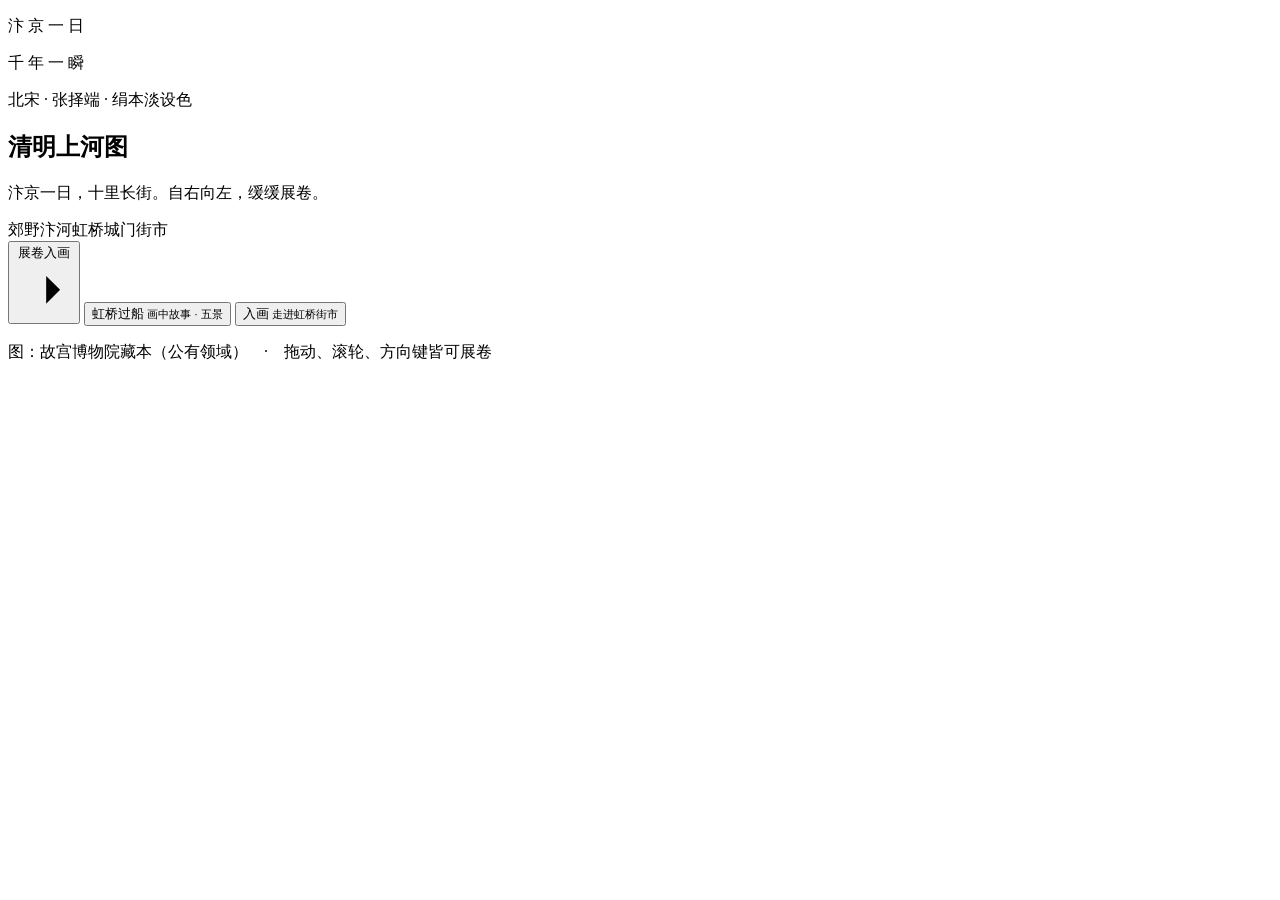
==== index.html @ 067f6214 "add index.html" ====
<!doctype html>
<html lang="zh-CN">
<head>
<meta charset="utf-8">
<meta name="viewport" content="width=device-width,initial-scale=1,viewport-fit=cover">
<meta name="theme-color" content="#e7dcc4">
<title>清明上河图 · 长卷入画</title>
<meta name="description" content="北宋张择端《清明上河图》交互长卷：自右向左缓缓展卷，拖动观画，点景读题，另有「虹桥过船」故事分镜与夜景。">
<link rel="icon" href="data:image/svg+xml,%3Csvg xmlns='http://www.w3.org/2000/svg' viewBox='0 0 64 64'%3E%3Crect width='64' height='64' rx='6' fill='%23a13124'/%3E%3Cpath d='M14 22h36v6H14zm0 14h36v6H14z' fill='%23f3e9d2'/%3E%3C/svg%3E">
<link rel="preload" href="assets/scroll/t05.webp" as="image">
<link rel="stylesheet" href="src/style.css">
</head>
<body class="is-intro">

<!-- ============ 卷首 ============ -->
<section id="intro" class="intro" aria-label="卷首">
  <p class="side side-l" aria-hidden="true">汴 京 一 日</p>
  <p class="side side-r" aria-hidden="true">千 年 一 瞬</p>
  <div class="intro-inner">
    <p class="eyebrow"><i></i>北宋 · 张择端 · 绢本淡设色<i></i></p>

    <h1 class="title" aria-label="清明上河图">
      <span>清</span><span>明</span><span>上</span><span>河</span><span>图</span>
    </h1>

    <p class="lede">汴京一日，十里长街。自右向左，缓缓展卷。</p>

    <div class="scroll-frame" aria-hidden="true">
      <span class="rod"></span>
      <div class="cover"></div>
      <span class="rod"></span>
    </div>

    <div class="places" aria-hidden="true">
      <span>郊野</span><i></i><span>汴河</span><i></i><span>虹桥</span><i></i><span>城门</span><i></i><span>街市</span>
    </div>

    <div class="actions">
      <button id="enter" class="btn btn-solid">
        <span>展卷入画</span>
        <svg viewBox="0 0 24 24" aria-hidden="true"><path d="M4 12h15m-6-6 6 6-6 6"/></svg>
      </button>
      <button id="storyIntro" class="btn btn-ghost">
        <span>虹桥过船</span>
        <small>画中故事 · 五景</small>
      </button>
      <button id="walkIntro" class="btn btn-ghost">
        <span>入画</span>
        <small>走进虹桥街市</small>
      </button>
    </div>

    <p class="foot">图：故宫博物院藏本（公有领域）　·　拖动、滚轮、方向键皆可展卷</p>
  </div>
</section>

<!-- ============ 长卷 ============ -->
<div id="viewer" class="viewer" hidden>
  <header class="bar">
    <button id="back" class="icon-btn" aria-label="回到卷首" title="回到卷首">
      <svg viewBox="0 0 24 24" aria-hidden="true"><path d="m14 6-6 6 6 6"/></svg>
      <span>卷首</span>
    </button>

    <div class="bar-mid">
      <b>清明上河图</b>
      <span id="where">虹桥</span>
    </div>

    <div class="bar-tools">
      <button id="nightBtn" class="tool" aria-pressed="false" aria-label="切换夜景" title="夜景">
        <svg viewBox="0 0 24 24" aria-hidden="true"><path d="M20 14.5A8 8 0 0 1 9.5 4 8.5 8.5 0 1 0 20 14.5Z"/></svg>
        <span>夜</span>
      </button>
      <button id="soundBtn" class="tool" aria-pressed="false" aria-label="开启环境声" title="环境声">
        <svg viewBox="0 0 24 24" aria-hidden="true"><path d="M4 9h4l5-4v14l-5-4H4Z"/><path d="M16 8.5q4 3.5 0 7"/><path class="mute" d="m4 3 16 18"/></svg>
        <span>声</span>
      </button>
      <button id="storyBtn" class="tool tool-wide" aria-pressed="false" aria-label="观看虹桥过船">
        <svg viewBox="0 0 24 24" aria-hidden="true"><path d="M3 16q9 7 18 0H3Zm9-11v10M6 10q6-8 12 0"/></svg>
        <span>过船</span>
      </button>
      <button id="walkBtn" class="tool tool-wide" aria-label="入画：走进虹桥街市">
        <svg viewBox="0 0 24 24" aria-hidden="true"><path d="M4 20h16M7 20V9l5-4 5 4v11M10 20v-6h4v6"/></svg>
        <span>入画</span>
      </button>
    </div>
  </header>

  <div class="tools-float" role="group" aria-label="观画工具">
    <button id="lightBtn" class="mini-tool" aria-label="光线：昼，点击切换昼、暮、夜" title="光线 · 昼 / 暮 / 夜">
      <span class="mt-ico" id="lightIcon">
        <svg class="i-day" viewBox="0 0 24 24" aria-hidden="true"><circle cx="12" cy="12" r="4"/><path d="M12 2v2m0 16v2M2 12h2m16 0h2M4.9 4.9l1.4 1.4m11.4 11.4 1.4 1.4m0-14.2-1.4 1.4M6.3 17.7l-1.4 1.4"/></svg>
        <svg class="i-dusk" viewBox="0 0 24 24" aria-hidden="true"><path d="M4 17h16M7 17a5 5 0 0 1 10 0"/><path d="M12 4v3m-5.7 1.3L8 9.9m9.4-1.4 1.4-1.4"/></svg>
        <svg class="i-night" viewBox="0 0 24 24" aria-hidden="true"><path d="M20 14.5A8 8 0 0 1 9.5 4 8.5 8.5 0 1 0 20 14.5Z"/></svg>
      </span>
      <span id="lightLabel">昼</span>
    </button>
    <button id="rainBtn" class="mini-tool" aria-pressed="false" aria-label="落雨" title="时雨">
      <span class="mt-ico"><svg viewBox="0 0 28 24" aria-hidden="true"><path d="M7 13q-3 0-3-3t3-3q1-4 5-4 4 0 5 3 4-1 6 2t-1 5H7Zm2 3-2 4m7-4-2 4m7-4-2 4"/></svg></span>
      <span>雨</span>
    </button>
    <button id="lifeBtn" class="mini-tool" aria-pressed="true" aria-label="活画：画中人物行走" title="活画 · 画中人">
      <span class="mt-ico"><svg viewBox="0 0 24 24" aria-hidden="true"><circle cx="12" cy="4.6" r="2.1"/><path d="M12 7v6m0 0-2.6 6.5M12 13l2.6 6.5M7 10.5h10"/></svg></span>
      <span>活</span>
    </button>
    <button id="loupeBtn" class="mini-tool" aria-pressed="false" aria-label="画眼放大镜" title="细看（放大镜）">
      <span class="mt-ico"><svg viewBox="0 0 24 24" aria-hidden="true"><circle cx="10.5" cy="10.5" r="6"/><path d="m15 15 5 5M8 10.5h5m-2.5-2.5v5"/></svg></span>
      <span>细看</span>
    </button>
    <button id="tourBtn" class="mini-tool" aria-pressed="false" aria-label="自动展卷" title="自动展卷（约一分半）">
      <span class="mt-ico"><svg viewBox="0 0 24 24" aria-hidden="true"><path d="m8 5 11 7-11 7Z"/></svg></span>
      <span>游卷</span>
    </button>
  </div>

  <main id="stage" class="stage" tabindex="0" aria-label="清明上河图长卷，可拖动浏览，点击景物读题，方向键左右移动">
    <div id="track" class="track">
      <div id="tiles" class="tiles"></div>
      <div id="hotspots" class="hotspots"></div>
      <div id="lights" class="lights"></div>
      <div id="storyRing" class="story-ring" hidden></div>
    </div>
    <div class="scrim top" aria-hidden="true"></div>
    <div class="scrim bottom" aria-hidden="true"></div>
    <div id="lightVeil" class="light-veil" aria-hidden="true"></div>
    <canvas id="life" class="life" aria-hidden="true"></canvas>
    <div class="rain-wash" aria-hidden="true"></div>
    <canvas id="rain" class="rain" aria-hidden="true"></canvas>
    <div class="vignette" aria-hidden="true"></div>
    <div id="loupe" class="loupe"><canvas width="360" height="360"></canvas><i class="loupe-cross"></i></div>
    <div id="hint" class="hint"><span>拖动展卷</span><span>滚轮左右</span><span>点景读题</span></div>
  </main>

  <footer class="rail">
    <div class="mini-wrap">
      <div id="mini" class="mini" role="slider" tabindex="0" aria-label="画卷位置" aria-valuemin="0" aria-valuemax="100" aria-valuenow="50">
        <div class="mini-img"></div>
        <div id="miniView" class="mini-view"></div>
      </div>
      <div class="mini-ticks">
        <button data-u="0.06" style="--u:6%">城内</button>
        <button data-u="0.19" style="--u:19%">城门</button>
        <button data-u="0.37" style="--u:37%">码头</button>
        <button data-u="0.51" style="--u:51%">虹桥</button>
        <button data-u="0.88" style="--u:88%">郊野</button>
      </div>
    </div>
    <div class="rail-meta">
      <span id="railPlace">虹桥 · 漕船过桥</span>
      <span id="railProgress">读过 0 / 八</span>
    </div>
  </footer>

  <aside id="panel" class="panel" aria-live="polite" hidden>
    <div class="panel-strip"><span id="panelTitleV">十里长街</span></div>
    <div class="panel-body">
      <div class="panel-top">
        <span id="panelIndex" class="panel-index">一</span>
        <div class="panel-tools">
          <button id="shareScene" class="panel-mini" aria-label="复制此景链接" title="复制此景链接">
            <svg viewBox="0 0 24 24" aria-hidden="true"><path d="M10 13a5 5 0 0 0 7 0l2-2a5 5 0 0 0-7-7l-1 1"/><path d="M14 11a5 5 0 0 0-7 0l-2 2a5 5 0 0 0 7 7l1-1"/></svg>
          </button>
          <button id="panelClose" class="panel-close" aria-label="收起题签">×</button>
        </div>
      </div>
      <p id="panelSub" class="panel-sub">城内街市</p>
      <h2 id="panelTitle">十里长街</h2>
      <p id="panelText" class="panel-text"></p>
      <div class="panel-foot">
        <button id="prevScene" class="link-btn" aria-label="上一景">‹ 上一景</button>
        <button id="nextScene" class="link-btn" aria-label="下一景">下一景 ›</button>
      </div>
    </div>
  </aside>

  <div class="seals" aria-label="已读景数">
    <span class="seals-label">读过</span>
    <div id="sealRow" class="seal-row"></div>
  </div>

  <div id="tourCap" class="tour-cap">
    <span class="tour-idx" id="tourIdx">一</span>
    <b id="tourTitle">疏林晨烟</b>
    <span class="tour-text" id="tourText"></span>
  </div>

  <div id="done" class="done" hidden>
    <div class="done-card">
      <p class="done-eyebrow">八 景 阅 毕</p>
      <h2>一卷汴京，半日看尽</h2>
      <p>从卷首的疏林，到卷末的十里长街：桥、船、城门、脚店、骆驼队，都看过了。左侧八枚朱印，就是这一卷的读书记录。</p>
      <div class="done-actions">
        <button id="doneTour" class="btn btn-solid btn-sm"><span>游一卷</span></button>
        <button id="doneClose" class="link-btn">收卷</button>
      </div>
    </div>
  </div>
</div>

<!-- ============ 入画：走进街市 ============ -->
<section id="walk" class="walk" hidden aria-label="入画：虹桥街市">
  <canvas id="walkCanvas" class="walk-canvas"></canvas>
  <div class="walk-scrim" aria-hidden="true"></div>

  <header class="walk-bar">
    <button id="walkBack" class="icon-btn" aria-label="退出入画">
      <svg viewBox="0 0 24 24" aria-hidden="true"><path d="m14 6-6 6 6 6"/></svg>
      <span>退出</span>
    </button>
    <div class="walk-place"><b>虹桥街市</b><span id="walkWhere">桥头</span></div>
    <div class="walk-hint"><kbd>←</kbd><kbd>→</kbd> 行走</div>
  </header>

  <div id="walkPrompt" class="walk-prompt" hidden>
    <span class="key">E</span><span id="walkPromptText">饮茶</span>
  </div>

  <div id="walkCap" class="walk-cap" hidden>
    <p id="walkCapTitle">茶棚</p>
    <p id="walkCapText"></p>
    <button id="walkCapClose" class="link-btn">继续走</button>
  </div>

  <div class="walk-mobile">
    <button id="walkLeft" class="walk-arrow" aria-label="向左走">‹</button>
    <button id="walkInteract" class="walk-cta">互动</button>
    <button id="walkRight" class="walk-arrow" aria-label="向右走">›</button>
  </div>
</section>

<!-- ============ 故事 ============ -->
<div id="story" class="story" hidden>
  <div class="story-card" role="dialog" aria-modal="false" aria-labelledby="storyTitle">
    <p class="story-eyebrow">画中故事 · 虹桥过船</p>
    <h2 id="storyTitle">一 · 桥下</h2>
    <p id="storyText"></p>
    <div class="story-actions">
      <button id="storyPrev" class="link-btn">‹ 上一景</button>
      <button id="storyNext" class="btn btn-solid btn-sm"><span>下一景</span></button>
      <button id="storyExit" class="link-btn">收卷</button>
    </div>
    <div id="storyDots" class="story-dots"></div>
  </div>
</div>

<script src="src/app.js"></script>
</body>
</html>
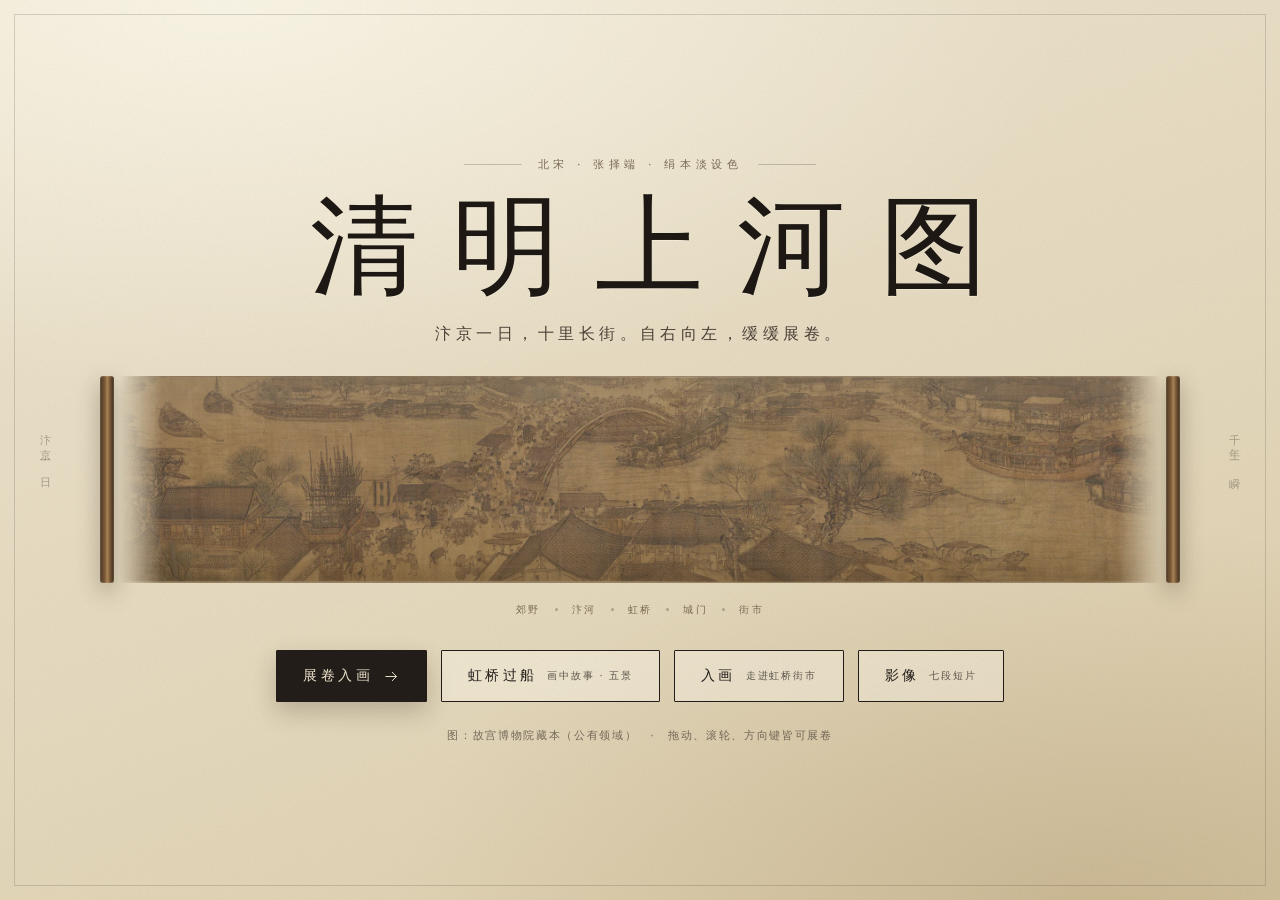
==== commit 55d65f19: "add index.html" ====
--- a/index.html
+++ b/index.html
@@ -48,6 +48,10 @@
         <span>入画</span>
         <small>走进虹桥街市</small>
       </button>
+      <button id="filmIntro" class="btn btn-ghost">
+        <span>影像</span>
+        <small>七段短片</small>
+      </button>
     </div>
 
     <p class="foot">图：故宫博物院藏本（公有领域）　·　拖动、滚轮、方向键皆可展卷</p>
@@ -79,6 +83,10 @@
       <button id="storyBtn" class="tool tool-wide" aria-pressed="false" aria-label="观看虹桥过船">
         <svg viewBox="0 0 24 24" aria-hidden="true"><path d="M3 16q9 7 18 0H3Zm9-11v10M6 10q6-8 12 0"/></svg>
         <span>过船</span>
+      </button>
+      <button id="filmBtn" class="tool tool-wide" aria-label="影像：七段短片">
+        <svg viewBox="0 0 24 24" aria-hidden="true"><rect x="3" y="5" width="18" height="14" rx="2"/><path d="m10 9 5 3-5 3Z"/></svg>
+        <span>影像</span>
       </button>
       <button id="walkBtn" class="tool tool-wide" aria-label="入画：走进虹桥街市">
         <svg viewBox="0 0 24 24" aria-hidden="true"><path d="M4 20h16M7 20V9l5-4 5 4v11M10 20v-6h4v6"/></svg>
@@ -229,6 +237,24 @@
   </div>
 </section>
 
+<!-- ============ 影像 ============ -->
+<section id="film" class="film" hidden aria-label="影像 · 七段短片">
+  <header class="film-bar">
+    <button id="filmBack" class="icon-btn" aria-label="返回">
+      <svg viewBox="0 0 24 24" aria-hidden="true"><path d="m14 6-6 6 6 6"/></svg>
+      <span>返回</span>
+    </button>
+    <div class="film-head"><b>影像</b><span>清明上河 · 七段</span></div>
+    <span class="film-hint">点开即可播放</span>
+  </header>
+  <div id="filmGrid" class="film-grid"></div>
+  <div id="filmStage" class="film-stage" hidden>
+    <video id="filmVideo" playsinline controls preload="metadata"></video>
+    <button id="filmClose" class="film-close" aria-label="关闭">×</button>
+    <p id="filmCap" class="film-cap"></p>
+  </div>
+</section>
+
 <!-- ============ 故事 ============ -->
 <div id="story" class="story" hidden>
   <div class="story-card" role="dialog" aria-modal="false" aria-labelledby="storyTitle">
--- a/src/style.css
+++ b/src/style.css
@@ -0,0 +1,813 @@
+/* =========================================================
+   清明上河图 · 长卷入画
+   ========================================================= */
+:root{
+  --silk:#e9dfc7;
+  --silk-2:#ded0b0;
+  --ink:#221d18;
+  --ink-2:#4b4036;
+  --ink-3:#7a6a55;
+  --cin:#a13124;
+  --cin-soft:#b8503c;
+  --line:rgba(34,29,24,.22);
+  --line-soft:rgba(34,29,24,.12);
+  --light:#efe5cd;
+  --serif:"Songti SC","STSong","Source Han Serif SC","Noto Serif SC","SimSun","新宋体",serif;
+  --sans:"PingFang SC","Hiragino Sans GB","Microsoft YaHei",system-ui,sans-serif;
+  --ease:cubic-bezier(.22,.61,.36,1);
+  --ease-io:cubic-bezier(.65,.05,.36,1);
+}
+
+*,*::before,*::after{box-sizing:border-box}
+html,body{margin:0;padding:0}
+[hidden]{display:none!important}
+html{height:100%;-webkit-text-size-adjust:100%}
+body{overscroll-behavior:none}
+button,a{-webkit-tap-highlight-color:transparent;touch-action:manipulation}
+body{
+  font-family:var(--serif);
+  color:var(--ink);
+  background:var(--silk);
+  overflow:hidden;
+  -webkit-font-smoothing:antialiased;
+}
+button{font:inherit;color:inherit;background:none;border:0;cursor:pointer}
+svg{width:20px;height:20px;fill:none;stroke:currentColor;stroke-width:1.4;stroke-linecap:round;stroke-linejoin:round}
+::selection{background:rgba(161,49,36,.18)}
+
+/* 纸纹（全站叠加） */
+body::after{
+  content:"";
+  position:fixed;inset:0;z-index:99;pointer-events:none;
+  opacity:.5;mix-blend-mode:multiply;
+  background-image:url("data:image/svg+xml,%3Csvg xmlns='http://www.w3.org/2000/svg' width='220' height='220'%3E%3Cfilter id='n'%3E%3CfeTurbulence type='fractalNoise' baseFrequency='.85' numOctaves='3' stitchTiles='stitch'/%3E%3CfeColorMatrix type='saturate' values='0'/%3E%3C/filter%3E%3Crect width='100%25' height='100%25' filter='url(%23n)' opacity='.22'/%3E%3C/svg%3E");
+}
+
+/* =========================================================
+   卷首
+   ========================================================= */
+.intro{
+  position:fixed;inset:0;z-index:10;
+  display:grid;place-items:center;
+  padding:clamp(18px,4vh,48px) clamp(18px,4vw,56px);
+  background:
+    radial-gradient(120% 80% at 18% 0%,rgba(255,252,240,.7),transparent 55%),
+    radial-gradient(90% 70% at 85% 100%,rgba(139,104,58,.22),transparent 60%),
+    linear-gradient(160deg,#eee5cf 0%,#e7dcc2 46%,#ddceab 100%);
+  transition:opacity .8s var(--ease),transform 1s var(--ease);
+}
+.intro::before{
+  content:"";position:absolute;inset:14px;border:1px solid rgba(34,29,24,.16);
+  pointer-events:none;
+}
+.intro.leaving{opacity:0;transform:scale(1.02);pointer-events:none}
+.intro-inner{width:min(1080px,100%);text-align:center;position:relative}
+
+.side{
+  position:absolute;top:50%;transform:translateY(-50%);
+  writing-mode:vertical-rl;margin:0;
+  font-size:11px;letter-spacing:.54em;color:rgba(75,64,54,.42);
+  pointer-events:none;
+}
+.side-l{left:clamp(20px,3vw,44px)}
+.side-r{right:clamp(20px,3vw,44px)}
+
+.eyebrow{
+  margin:0 0 clamp(10px,2vh,22px);
+  font-family:var(--sans);font-size:11px;letter-spacing:.42em;
+  color:var(--ink-3);display:flex;align-items:center;justify-content:center;gap:16px;
+}
+.eyebrow i{display:block;width:clamp(20px,5vw,58px);height:1px;background:var(--line)}
+
+.title{
+  margin:0;
+  font-size:clamp(46px,9.4vw,108px);
+  font-weight:500;
+  letter-spacing:.16em;
+  line-height:1.06;
+  color:#1d1813;
+  text-indent:.16em;
+  text-shadow:0 1px 0 rgba(255,250,235,.5);
+}
+.title span{display:inline-block;opacity:0;transform:translateY(.35em);animation:rise 1.1s var(--ease) forwards}
+.title span:nth-child(1){animation-delay:.15s}
+.title span:nth-child(2){animation-delay:.26s}
+.title span:nth-child(3){animation-delay:.37s}
+.title span:nth-child(4){animation-delay:.48s}
+.title span:nth-child(5){animation-delay:.59s}
+@keyframes rise{to{opacity:1;transform:none}}
+
+.lede{
+  margin:clamp(12px,2.2vh,22px) 0 clamp(18px,3.4vh,34px);
+  font-size:clamp(13px,1.35vw,16px);letter-spacing:.28em;color:var(--ink-2);
+  opacity:0;animation:rise 1.2s var(--ease) .78s forwards;
+}
+
+/* 卷轴预览 */
+.scroll-frame{
+  position:relative;display:flex;align-items:stretch;
+  height:clamp(128px,23vh,236px);
+  margin:0 auto;
+  opacity:0;animation:rise 1.3s var(--ease) .62s forwards;
+}
+.rod{
+  flex:0 0 clamp(9px,1.1vw,14px);
+  border-radius:3px;
+  background:linear-gradient(90deg,#4a3624,#7d5c3a 35%,#a98455 52%,#6b4d31 78%,#3c2b1c);
+  box-shadow:0 8px 22px rgba(50,34,18,.35),inset 0 0 0 1px rgba(255,240,210,.14);
+}
+.rod:first-child{margin-right:6px}
+.rod:last-of-type{margin-left:6px}
+.cover{
+  flex:1;position:relative;overflow:hidden;
+  background-image:url("../assets/cover.webp");
+  background-repeat:no-repeat;background-size:cover;background-position:30% 50%;
+  box-shadow:inset 0 0 46px rgba(60,40,20,.45),inset 0 0 0 1px rgba(60,40,20,.22),0 10px 30px rgba(60,40,20,.16);
+  -webkit-mask-image:linear-gradient(90deg,transparent,#000 4%,#000 96%,transparent);
+  mask-image:linear-gradient(90deg,transparent,#000 4%,#000 96%,transparent);
+  animation:unroll 2.2s var(--ease) .5s both,drift 38s ease-in-out 2.7s infinite alternate;
+}
+.cover::after{
+  content:"";position:absolute;inset:0;
+  background:linear-gradient(180deg,rgba(233,223,199,.2),transparent 30%,transparent 70%,rgba(120,88,48,.22));
+}
+@keyframes unroll{from{clip-path:inset(0 50% 0 50%)}to{clip-path:inset(0 0 0 0)}}
+@keyframes drift{from{background-position:24% 50%}to{background-position:62% 50%}}
+.frame-label{
+  position:absolute;right:-2px;top:-14px;transform:translateY(-100%);
+  font-family:var(--sans);font-size:10px;letter-spacing:.4em;color:var(--ink-3);
+}
+
+.places{
+  display:flex;align-items:center;justify-content:center;gap:14px;
+  height:34px;margin:10px 0 0;
+  font-family:var(--sans);font-size:10px;letter-spacing:.24em;color:var(--ink-3);
+  opacity:0;animation:rise 1.2s var(--ease) .9s forwards;
+}
+.places i{width:3px;height:3px;border-radius:50%;background:rgba(34,29,24,.28)}
+
+.actions{
+  display:flex;gap:14px;justify-content:center;flex-wrap:wrap;
+  margin-top:clamp(14px,2.6vh,26px);
+  opacity:0;animation:rise 1.2s var(--ease) 1s forwards;
+}
+.btn{
+  position:relative;display:inline-flex;align-items:center;justify-content:center;gap:10px;
+  min-height:52px;padding:0 26px;
+  font-size:14px;letter-spacing:.24em;
+  border:1px solid var(--ink);border-radius:1px;
+  transition:background .35s var(--ease),color .35s var(--ease),border-color .35s var(--ease),transform .35s var(--ease),box-shadow .35s var(--ease);
+}
+.btn small{font-family:var(--sans);font-size:10px;letter-spacing:.18em;opacity:.7}
+.btn svg{width:17px;height:17px;transition:transform .35s var(--ease)}
+.btn:hover{transform:translateY(-2px)}
+.btn-solid{background:var(--ink);color:var(--light);box-shadow:0 10px 24px rgba(40,28,16,.22)}
+.btn-solid:hover{background:var(--cin);border-color:var(--cin);box-shadow:0 14px 30px rgba(120,40,28,.28)}
+.btn-solid:hover svg{transform:translateX(4px)}
+.btn-ghost{background:rgba(255,252,242,.35);color:var(--ink)}
+.btn-ghost:hover{background:rgba(255,252,242,.75);border-color:var(--cin);color:var(--cin)}
+.btn-sm{min-height:40px;padding:0 18px;font-size:12px;letter-spacing:.2em}
+
+.foot{
+  margin:clamp(16px,3vh,30px) 0 0;
+  font-family:var(--sans);font-size:10.5px;letter-spacing:.16em;color:rgba(75,64,54,.72);
+  opacity:0;animation:rise 1.2s var(--ease) 1.15s forwards;
+}
+
+/* =========================================================
+   长卷
+   ========================================================= */
+.viewer{position:fixed;inset:0;z-index:20;background:#1a1510;opacity:0;transition:opacity .7s var(--ease)}
+.viewer.ready{opacity:1}
+.viewer.settled{transition:none!important;opacity:1!important}
+
+.stage{
+  position:absolute;inset:0;overflow:hidden;
+  cursor:grab;touch-action:none;
+  background:#1a1510;
+  outline:none;
+}
+.stage.dragging{cursor:grabbing}
+.track{position:absolute;top:0;left:0;transform-origin:0 0;will-change:transform}
+.tiles{position:absolute;inset:0}
+.tile{
+  position:absolute;top:0;height:100%;
+  background-repeat:no-repeat;background-size:100% 100%;
+  background-color:#d9c49c;
+  transition:filter 1.1s var(--ease);
+}
+.tiles{filter:var(--tile-f,none);transition:filter 1.1s var(--ease)}
+body[data-light="dusk"]{--tile-f:saturate(1.06) brightness(.9) sepia(.16) hue-rotate(-6deg)}
+body[data-light="night"]{--tile-f:brightness(.62) saturate(.5) contrast(1.06) hue-rotate(188deg)}
+
+/* 上下渐隐压边 */
+.scrim{position:absolute;left:0;right:0;pointer-events:none;z-index:4}
+.scrim.top{top:0;height:140px;background:linear-gradient(180deg,rgba(16,12,9,.72),rgba(16,12,9,.3) 46%,transparent)}
+.scrim.bottom{bottom:0;height:170px;background:linear-gradient(0deg,rgba(16,12,9,.8),rgba(16,12,9,.34) 50%,transparent)}
+.vignette{
+  position:absolute;inset:0;pointer-events:none;z-index:3;
+  background:radial-gradient(130% 90% at 50% 46%,transparent 52%,rgba(24,16,9,.5) 100%);
+  mix-blend-mode:multiply;
+}
+
+/* 顶栏 */
+.bar{
+  position:absolute;top:0;left:0;right:0;z-index:30;
+  display:flex;align-items:center;justify-content:space-between;gap:16px;
+  padding:max(16px,env(safe-area-inset-top)) clamp(16px,3vw,34px) 14px;
+  color:var(--light);
+  pointer-events:none;
+}
+.bar>*{pointer-events:auto}
+.icon-btn{
+  display:inline-flex;align-items:center;gap:6px;
+  height:36px;padding:0 14px 0 8px;
+  border:1px solid rgba(239,229,205,.28);border-radius:40px;
+  font-family:var(--sans);font-size:12px;letter-spacing:.16em;
+  color:rgba(239,229,205,.9);
+  transition:background .3s,border-color .3s;
+}
+.icon-btn:hover{background:rgba(239,229,205,.1);border-color:rgba(239,229,205,.55)}
+.bar-mid{display:flex;align-items:baseline;gap:12px;text-shadow:0 1px 10px rgba(0,0,0,.5)}
+.bar-mid b{font-weight:500;font-size:14px;letter-spacing:.34em;color:rgba(243,235,215,.95)}
+.bar-mid span{
+  font-family:var(--sans);font-size:10.5px;letter-spacing:.2em;color:rgba(228,210,174,.72);
+  padding-left:12px;border-left:1px solid rgba(239,229,205,.25);
+}
+.bar-tools{display:flex;align-items:center;gap:8px}
+.tool{
+  display:inline-flex;align-items:center;gap:7px;height:36px;padding:0 13px;
+  border:1px solid rgba(239,229,205,.26);border-radius:40px;
+  font-family:var(--sans);font-size:11.5px;letter-spacing:.14em;color:rgba(239,229,205,.88);
+  transition:background .3s,border-color .3s,color .3s;
+}
+.tool svg{width:16px;height:16px}
+.tool:hover{background:rgba(239,229,205,.1);border-color:rgba(239,229,205,.5)}
+.tool[aria-pressed="true"]{background:rgba(161,49,36,.9);border-color:rgba(214,140,110,.7);color:#fff3df}
+.tool .mute{opacity:0;transition:opacity .3s}
+.tool[aria-pressed="true"] .mute{opacity:1}
+
+/* 底栏 + 缩略 */
+.rail{
+  position:absolute;left:0;right:0;bottom:0;z-index:30;
+  padding:0 clamp(16px,3vw,34px) max(18px,env(safe-area-inset-bottom));
+  color:rgba(239,229,205,.8);
+  pointer-events:none;
+}
+.rail>*{pointer-events:auto}
+.mini-wrap{position:relative}
+.mini{
+  position:relative;height:56px;overflow:hidden;
+  border:1px solid rgba(239,229,205,.26);border-radius:2px;
+  cursor:ew-resize;touch-action:none;
+  box-shadow:0 12px 30px rgba(0,0,0,.45);
+  transition:border-color .3s,height .3s var(--ease);
+  outline:none;
+}
+.mini:hover,.mini:focus-visible{border-color:rgba(239,229,205,.55)}
+.mini-img{
+  position:absolute;inset:0;
+  background-image:url("../assets/mini.webp");background-size:100% 100%;background-repeat:no-repeat;
+  opacity:.92;filter:saturate(.95);
+}
+.mini-view{
+  position:absolute;top:0;bottom:0;left:40%;width:16%;
+  border-left:1px solid var(--light);border-right:1px solid var(--light);
+  background:rgba(255,246,224,.08);
+  box-shadow:0 0 0 999px rgba(10,8,6,.52);
+  pointer-events:none;
+}
+.mini-ticks{position:absolute;left:0;right:0;bottom:-20px;height:16px;pointer-events:none}
+.mini-ticks button{
+  position:absolute;left:var(--u);transform:translateX(-50%);
+  font-family:var(--sans);font-size:9.5px;letter-spacing:.18em;white-space:nowrap;
+  color:rgba(239,229,205,.5);padding:0;pointer-events:auto;transition:color .25s;
+}
+.mini-ticks button::before{
+  content:"";position:absolute;left:50%;top:-7px;width:1px;height:4px;background:rgba(239,229,205,.4);
+}
+.mini-ticks button:hover{color:var(--light)}
+.rail-meta{
+  display:flex;justify-content:space-between;align-items:center;
+  margin-top:26px;
+  font-family:var(--sans);font-size:10.5px;letter-spacing:.2em;color:rgba(239,229,205,.62);
+}
+
+/* 提示 */
+.hint{
+  position:absolute;left:50%;bottom:150px;transform:translateX(-50%);
+  z-index:6;display:flex;gap:20px;
+  font-family:var(--sans);font-size:10.5px;letter-spacing:.28em;color:rgba(239,229,205,.7);
+  text-shadow:0 1px 8px rgba(0,0,0,.6);
+  transition:opacity .9s var(--ease);pointer-events:none;
+}
+.hint span{position:relative;padding-left:12px}
+.hint span::before{content:"";position:absolute;left:0;top:50%;width:3px;height:3px;border-radius:50%;background:rgba(239,229,205,.55);transform:translateY(-50%)}
+.hint.gone{opacity:0}
+
+.pos{display:none}
+
+/* 热点 */
+.hotspots{position:absolute;inset:0}
+.hot{
+  position:absolute;width:44px;height:44px;padding:0;margin:0;
+  transform:translate(-50%,-50%) scale(var(--inv,1));
+  transform-origin:50% 50%;
+  z-index:4;
+  border-radius:50%;
+}
+.hot .ring{
+  position:absolute;left:50%;top:50%;width:46px;height:46px;transform:translate(-50%,-50%);
+  display:grid;place-items:center;
+  pointer-events:none;
+}
+.hot .ring::before,.hot .ring::after{
+  content:"";position:absolute;inset:0;border-radius:50%;
+  border:1px solid rgba(246,235,210,.75);
+}
+.hot .ring::after{animation:pulse 3.6s var(--ease) infinite}
+@keyframes pulse{
+  0%{transform:scale(.55);opacity:.9}
+  70%{transform:scale(1.25);opacity:0}
+  100%{opacity:0}
+}
+.hot .dot{
+  position:absolute;left:50%;top:50%;width:7px;height:7px;border-radius:50%;
+  transform:translate(-50%,-50%);
+  background:var(--cin);box-shadow:0 0 0 2px rgba(250,240,218,.85),0 0 12px rgba(0,0,0,.4);
+  transition:width .25s,height .25s;
+}
+.hot .name{
+  position:absolute;left:50%;top:50%;transform:translate(-50%,-50%) translateY(-42px);
+  writing-mode:vertical-rl;
+  padding:8px 5px;
+  font-size:11.5px;letter-spacing:.22em;white-space:nowrap;
+  color:rgba(250,242,222,.96);
+  background:linear-gradient(180deg,rgba(24,17,12,.82),rgba(24,17,12,.62));
+  border:1px solid rgba(246,235,210,.3);
+  opacity:0;transition:opacity .3s var(--ease),transform .3s var(--ease);
+  pointer-events:none;
+}
+.hot:hover .name,.hot:focus-visible .name{opacity:1;transform:translate(-50%,-50%) translateY(-48px)}
+.hot:hover .dot,.hot:focus-visible .dot{width:10px;height:10px}
+.hot.visited .dot{background:var(--light);box-shadow:0 0 0 2px var(--cin),0 0 12px rgba(0,0,0,.4)}
+.hot.visited .ring::before{border-color:rgba(161,49,36,.9)}
+.hot:focus-visible{outline:none}
+.hot:focus-visible .name{opacity:1}
+
+/* 夜景灯光 */
+.lights{position:absolute;inset:0;pointer-events:none;z-index:3}
+.lamp{
+  position:absolute;width:220px;height:220px;margin:-110px 0 0 -110px;
+  background:radial-gradient(circle,rgba(255,222,164,.9) 0%,rgba(255,186,104,.5) 12%,rgba(255,150,66,.2) 30%,rgba(255,140,60,0) 60%);
+  opacity:0;transition:opacity 1.4s var(--ease);
+  mix-blend-mode:screen;
+}
+.lamp::after{
+  content:"";position:absolute;left:50%;top:50%;width:5px;height:5px;margin:-2.5px 0 0 -2.5px;
+  border-radius:50%;background:rgba(255,246,220,.95);
+  box-shadow:0 0 8px 3px rgba(255,205,130,.85);
+}
+body[data-light="dusk"] .lamp{opacity:.3}
+body[data-light="night"] .lamp{opacity:.95;animation:flicker 5.5s ease-in-out infinite}
+@keyframes flicker{0%,100%{opacity:.82}42%{opacity:1}61%{opacity:.7}}
+.light-veil{
+  position:absolute;inset:0;z-index:2;pointer-events:none;
+  opacity:0;transition:opacity 1.1s var(--ease);
+  background:transparent;
+}
+body[data-light="dusk"] .light-veil{
+  opacity:1;
+  background:
+    radial-gradient(110% 85% at 72% 18%,rgba(255,196,124,.22),transparent 58%),
+    linear-gradient(180deg,rgba(132,64,26,.24),rgba(40,18,8,.36));
+}
+body[data-light="night"] .light-veil{
+  opacity:1;
+  background:
+    radial-gradient(110% 85% at 50% 30%,rgba(20,44,80,.16),rgba(4,10,22,.46) 100%),
+    linear-gradient(180deg,rgba(12,26,48,.3),rgba(3,8,16,.4));
+}
+body[data-light="night"] .scrim.top{background:linear-gradient(180deg,rgba(4,7,12,.92),transparent)}
+body[data-light="night"] .scrim.bottom{background:linear-gradient(0deg,rgba(4,7,12,.94),transparent)}
+body[data-light="dusk"] .scrim.top{background:linear-gradient(180deg,rgba(30,14,6,.8),transparent)}
+body[data-light="dusk"] .scrim.bottom{background:linear-gradient(0deg,rgba(30,14,6,.86),transparent)}
+body.story-on .hotspots{opacity:0;pointer-events:none}
+body.story-on .tools-float,body.story-on .seals{opacity:0;pointer-events:none}
+.hotspots{transition:opacity .5s var(--ease)}
+
+/* 收藏印 */
+.seals{
+  position:absolute;left:12px;top:50%;transform:translateY(-50%);
+  z-index:31;display:flex;flex-direction:column;align-items:center;gap:7px;
+  padding:11px 7px 10px;
+  background:rgba(16,11,8,.34);
+  border:1px solid rgba(239,229,205,.14);
+  border-radius:2px;
+  -webkit-backdrop-filter:blur(7px);backdrop-filter:blur(7px);
+  color:rgba(239,229,205,.55);pointer-events:none;
+  transition:opacity .4s;
+}
+body.story-on .seals{opacity:0;pointer-events:none}
+.seals-label{
+  writing-mode:vertical-rl;font-family:var(--sans);font-size:9px;letter-spacing:.3em;
+  margin-bottom:3px;
+}
+.seal-row{display:flex;flex-direction:column;gap:6px}
+.seal{
+  width:23px;height:23px;display:grid;place-items:center;
+  font-size:11px;line-height:1;color:rgba(239,229,205,.5);
+  border:1px solid rgba(239,229,205,.24);border-radius:1px;
+  transition:all .4s var(--ease);pointer-events:auto;position:relative;
+}
+.seal:hover{color:var(--light);border-color:rgba(239,229,205,.6);transform:translateY(-1px)}
+.seal.on{
+  color:#f7ecd2;background:var(--cin);border-color:#c2604a;
+  box-shadow:0 4px 12px rgba(120,30,20,.4);
+}
+
+/* 题签 */
+.panel{
+  position:fixed;top:88px;right:clamp(16px,2.6vw,34px);z-index:40;
+  width:min(378px,86vw);
+  display:flex;
+  background:linear-gradient(180deg,#f1e8d2,#e7dcc2);
+  border:1px solid rgba(34,29,24,.32);
+  box-shadow:0 30px 70px rgba(0,0,0,.45),0 2px 0 rgba(255,250,235,.5) inset;
+  opacity:0;transform:translateX(22px);
+  transition:opacity .45s var(--ease),transform .55s var(--ease);
+  pointer-events:none;
+}
+.panel.open{opacity:1;transform:none;pointer-events:auto}
+.panel-strip{
+  flex:0 0 44px;background:linear-gradient(180deg,#312620,#211a15);
+  color:#f0e4c8;display:grid;place-items:center;
+  border-right:1px solid rgba(34,29,24,.4);
+}
+.panel-strip span{
+  writing-mode:vertical-rl;letter-spacing:.36em;font-size:14px;
+  max-height:100%;overflow:hidden;
+}
+.panel-body{padding:20px 22px 16px;flex:1;min-width:0;display:flex;flex-direction:column}
+.panel-top{display:flex;align-items:flex-start;justify-content:space-between}
+.panel-index{
+  display:grid;place-items:center;width:30px;height:30px;
+  color:var(--cin);border:1px solid var(--cin);font-size:14px;
+}
+.panel-close{
+  width:30px;height:30px;font-size:20px;line-height:1;color:var(--ink-3);
+  transition:color .25s,transform .25s;margin:-4px -6px 0 0;
+}
+.panel-close:hover{color:var(--cin);transform:rotate(90deg)}
+.panel-sub{
+  margin:14px 0 4px;font-family:var(--sans);font-size:10px;letter-spacing:.3em;color:var(--ink-3);
+}
+.panel-body h2{margin:0 0 12px;font-size:27px;font-weight:500;letter-spacing:.1em}
+.panel-text{
+  margin:0;font-size:14.5px;line-height:2;color:#382f27;text-align:justify;
+  max-height:min(36vh,260px);overflow:auto;
+}
+.panel-foot{
+  display:flex;justify-content:space-between;margin-top:auto;padding-top:14px;
+  border-top:1px solid var(--line-soft);
+}
+.link-btn{
+  font-family:var(--sans);font-size:11px;letter-spacing:.16em;color:var(--ink-2);
+  padding:6px 2px;transition:color .25s;
+}
+.link-btn:hover{color:var(--cin)}
+.link-btn:disabled{opacity:.3;cursor:not-allowed}
+
+/* =========================================================
+   故事
+   ========================================================= */
+.story{position:fixed;inset:0;z-index:50;pointer-events:none}
+.story::before{
+  content:"";position:absolute;inset:0;
+  background:linear-gradient(90deg,rgba(8,6,4,.62),rgba(8,6,4,.12) 42%,transparent 68%);
+  opacity:0;transition:opacity .8s var(--ease);
+}
+.story.on::before{opacity:1}
+.story-card{
+  position:absolute;left:clamp(16px,4vw,64px);bottom:clamp(110px,15vh,160px);
+  width:min(392px,88vw);
+  padding:24px 26px 18px;
+  background:linear-gradient(180deg,#f2e9d3,#e6dbc0);
+  border:1px solid rgba(34,29,24,.34);
+  box-shadow:0 30px 80px rgba(0,0,0,.5);
+  pointer-events:auto;
+  opacity:0;transform:translateY(18px);
+  transition:opacity .5s var(--ease),transform .6s var(--ease);
+}
+.story.on .story-card{opacity:1;transform:none}
+.story-eyebrow{margin:0 0 10px;font-family:var(--sans);font-size:10px;letter-spacing:.3em;color:var(--cin)}
+.story-card h2{margin:0 0 12px;font-size:28px;font-weight:500;letter-spacing:.12em}
+.story-card p{font-size:14.5px;line-height:2;color:#382f27;margin:0;text-align:justify}
+.story-actions{display:flex;align-items:center;gap:14px;margin-top:18px;padding-top:14px;border-top:1px solid var(--line-soft)}
+.story-actions .btn{border-color:var(--ink);}
+.story-dots{display:flex;gap:7px;margin-top:14px}
+.story-dots i{
+  width:14px;height:2px;background:rgba(34,29,24,.2);transition:background .3s,width .3s;
+}
+.story-dots i.on{background:var(--cin);width:22px}
+
+.story-ring{
+  position:absolute;width:200px;height:200px;margin:-100px 0 0 -100px;
+  transform:scale(var(--inv,1));transform-origin:50% 50%;
+  border:1px solid rgba(247,236,212,.85);border-radius:50%;
+  box-shadow:0 0 0 1px rgba(0,0,0,.25),inset 0 0 40px rgba(247,236,212,.18);
+  pointer-events:none;z-index:5;
+  transition:opacity .5s var(--ease);
+}
+.story-ring::before{
+  content:"";position:absolute;inset:-16px;border:1px dashed rgba(247,236,212,.35);border-radius:50%;
+  animation:spin 26s linear infinite;
+}
+@keyframes spin{to{transform:rotate(360deg)}}
+
+/* =========================================================
+   观画工具（左下浮动）
+   ========================================================= */
+.tools-float{
+  position:absolute;left:clamp(16px,2.4vw,32px);bottom:148px;z-index:31;
+  display:flex;align-items:center;gap:6px;padding:7px;
+  background:rgba(16,11,8,.42);
+  border:1px solid rgba(239,229,205,.16);border-radius:44px;
+  -webkit-backdrop-filter:blur(9px);backdrop-filter:blur(9px);
+  box-shadow:0 14px 34px rgba(0,0,0,.4);
+  transition:opacity .45s var(--ease),transform .45s var(--ease);
+}
+body.panel-open .tools-float{opacity:0;pointer-events:none;transform:translateY(6px)}
+@media (min-width:861px){
+  body.panel-open .tools-float{opacity:1;pointer-events:auto;transform:none}
+}
+.mini-tool{
+  display:inline-flex;align-items:center;gap:6px;height:36px;padding:0 13px;
+  border-radius:40px;color:rgba(239,229,205,.78);
+  font-family:var(--sans);font-size:11.5px;letter-spacing:.14em;
+  transition:background .25s,color .25s,transform .25s;
+}
+.mini-tool:hover{background:rgba(239,229,205,.12);color:#fff8ea}
+.mini-tool:active{transform:scale(.96)}
+.mini-tool[aria-pressed="true"]{background:rgba(161,49,36,.92);color:#fff3df;box-shadow:0 6px 16px rgba(120,30,20,.35)}
+.mini-tool .mt-ico{display:grid;place-items:center;width:17px;height:17px}
+.mini-tool svg{width:17px;height:17px}
+.mini-tool .i-dusk,.mini-tool .i-night{display:none}
+body[data-light="dusk"] .mini-tool .i-day{display:none}
+body[data-light="dusk"] .mini-tool .i-dusk{display:block}
+body[data-light="night"] .mini-tool .i-day{display:none}
+body[data-light="night"] .mini-tool .i-night{display:block}
+
+/* 画眼（放大镜） */
+.loupe{
+  position:absolute;z-index:8;width:184px;height:184px;border-radius:50%;
+  transform:translate(-50%,-50%);
+  pointer-events:none;overflow:hidden;
+  box-shadow:0 0 0 1px rgba(246,236,214,.85),0 18px 44px rgba(0,0,0,.55),inset 0 0 0 6px rgba(246,236,214,.1);
+  opacity:0;transition:opacity .25s var(--ease);
+  background:#d9c49c;
+}
+.loupe.on{opacity:1}
+.loupe canvas{display:block;width:184px;height:184px}
+.loupe::after{
+  content:"";position:absolute;inset:0;border-radius:50%;
+  box-shadow:inset 0 0 26px rgba(30,18,8,.42);
+}
+.loupe-cross{
+  position:absolute;left:50%;top:50%;width:1px;height:21px;background:rgba(255,255,255,.5);
+  transform:translate(-50%,-50%);
+}
+.loupe-cross::after{
+  content:"";position:absolute;left:50%;top:50%;width:21px;height:1px;background:rgba(255,255,255,.5);
+  transform:translate(-50%,-50%);
+}
+
+/* 活画层：画中行走的人 */
+.life{
+  position:absolute;inset:0;z-index:1;pointer-events:none;
+  transition:opacity .7s var(--ease);
+}
+body[data-life="0"] .life{opacity:0}
+
+/* 雨 */
+.rain{position:absolute;inset:0;z-index:6;pointer-events:none;opacity:0;transition:opacity 1s var(--ease)}
+body[data-rain="1"] .rain{opacity:1}
+.rain-wash{
+  position:absolute;inset:0;z-index:5;pointer-events:none;opacity:0;
+  transition:opacity 1.2s var(--ease);
+  background:
+    linear-gradient(180deg,rgba(38,52,62,.26),rgba(22,32,42,.18)),
+    radial-gradient(90% 70% at 50% 20%,rgba(180,200,210,.08),transparent 70%);
+}
+body[data-rain="1"] .rain-wash{opacity:1}
+
+/* 自动展卷字幕 */
+.tour-cap{
+  position:absolute;left:50%;bottom:152px;z-index:32;
+  transform:translateX(-50%) translateY(10px);
+  display:flex;align-items:baseline;gap:14px;
+  padding:13px 22px;
+  background:rgba(16,11,8,.66);
+  border:1px solid rgba(239,229,205,.22);border-radius:2px;
+  -webkit-backdrop-filter:blur(8px);backdrop-filter:blur(8px);
+  color:#f1e5c9;pointer-events:none;
+  opacity:0;transition:opacity .6s var(--ease),transform .6s var(--ease);
+  max-width:min(720px,86vw);
+}
+.tour-cap.on{opacity:1;transform:translateX(-50%) translateY(0)}
+.tour-idx{
+  display:grid;place-items:center;width:24px;height:24px;flex:0 0 auto;
+  border:1px solid rgba(226,140,110,.8);color:#e8b39c;font-size:12px;border-radius:1px;
+  transform:translateY(-1px);
+}
+.tour-cap b{font-weight:500;font-size:17px;letter-spacing:.18em;white-space:nowrap}
+.tour-text{font-size:12.5px;line-height:1.8;color:rgba(241,229,201,.72);letter-spacing:.06em}
+
+/* 阅毕 */
+.done{
+  position:fixed;inset:0;z-index:60;display:grid;place-items:center;
+  background:rgba(8,6,4,.6);
+  -webkit-backdrop-filter:blur(4px);backdrop-filter:blur(4px);
+  padding:24px;
+  animation:fadeIn .45s var(--ease);
+}
+@keyframes fadeIn{from{opacity:0}to{opacity:1}}
+.done-card{
+  width:min(460px,92vw);padding:34px 32px 24px;text-align:center;
+  background:linear-gradient(180deg,#f3ead4,#e5d9bd);
+  border:1px solid rgba(34,29,24,.34);
+  box-shadow:0 40px 90px rgba(0,0,0,.55);
+  animation:doneIn .55s var(--ease);
+}
+@keyframes doneIn{from{opacity:0;transform:translateY(14px) scale(.98)}to{opacity:1;transform:none}}
+.done-eyebrow{
+  margin:0 0 14px;font-family:var(--sans);font-size:10px;letter-spacing:.4em;color:var(--cin);
+}
+.done-card h2{margin:0 0 14px;font-size:26px;font-weight:500;letter-spacing:.12em}
+.done-card p{margin:0 0 20px;font-size:13.5px;line-height:2;color:#3a3129;text-align:justify}
+.done-actions{display:flex;align-items:center;justify-content:center;gap:14px}
+
+/* 题签工具 */
+.panel-tools{display:flex;align-items:center;gap:2px}
+.panel-mini{
+  width:30px;height:30px;display:grid;place-items:center;color:var(--ink-3);
+  transition:color .25s,transform .25s;
+}
+.panel-mini:hover{color:var(--cin);transform:translateY(-1px)}
+.panel-mini svg{width:15px;height:15px}
+
+/* 轻提示 */
+.toast{
+  position:absolute;left:50%;bottom:206px;z-index:45;
+  transform:translateX(-50%) translateY(8px);
+  padding:10px 18px;border-radius:2px;
+  background:rgba(20,14,10,.86);border:1px solid rgba(239,229,205,.22);
+  color:#f2e6ca;font-family:var(--sans);font-size:11.5px;letter-spacing:.12em;
+  opacity:0;pointer-events:none;transition:opacity .3s var(--ease),transform .3s var(--ease);
+  max-width:80vw;word-break:break-all;
+}
+.toast.on{opacity:1;transform:translateX(-50%) translateY(0)}
+
+/* =========================================================
+   入画：走进街市
+   ========================================================= */
+.walk{
+  position:fixed;inset:0;z-index:70;overflow:hidden;background:#171310;
+  opacity:0;transition:opacity .7s var(--ease);
+}
+.walk.on{opacity:1}
+.walk-canvas{position:absolute;inset:0;width:100%;height:100%;display:block}
+.walk-scrim{
+  position:absolute;inset:0;pointer-events:none;
+  background:
+    radial-gradient(120% 85% at 50% 48%,transparent 42%,rgba(18,12,7,.5)),
+    linear-gradient(180deg,rgba(14,10,7,.62),transparent 24%,transparent 70%,rgba(14,10,7,.72));
+}
+.walk-bar{
+  position:absolute;top:0;left:0;right:0;z-index:3;
+  display:flex;align-items:center;justify-content:space-between;gap:16px;
+  padding:max(16px,env(safe-area-inset-top)) clamp(16px,3vw,32px) 14px;
+  color:var(--light);
+}
+.walk-place{display:flex;flex-direction:column;align-items:center;gap:3px;text-shadow:0 1px 12px rgba(0,0,0,.6)}
+.walk-place b{font-weight:500;font-size:14px;letter-spacing:.32em}
+.walk-place span{font-family:var(--sans);font-size:10.5px;letter-spacing:.2em;color:rgba(228,210,174,.72)}
+.walk-hint{
+  font-family:var(--sans);font-size:10.5px;letter-spacing:.18em;color:rgba(239,229,205,.62);
+}
+.walk-hint kbd{
+  display:inline-grid;place-items:center;min-width:20px;height:20px;margin:0 3px;padding:0 4px;
+  border:1px solid rgba(239,229,205,.34);border-radius:3px;font-size:10px;font-family:var(--sans);
+}
+.walk-prompt{
+  position:absolute;left:50%;bottom:19%;transform:translateX(-50%) translateY(6px);z-index:3;
+  display:flex;align-items:center;gap:10px;padding:9px 18px 9px 10px;
+  border:1px solid rgba(239,229,205,.34);border-radius:40px;
+  background:rgba(16,12,9,.72);color:#f3e7cb;
+  font-family:var(--sans);font-size:12px;letter-spacing:.16em;
+  -webkit-backdrop-filter:blur(7px);backdrop-filter:blur(7px);
+  opacity:0;pointer-events:none;transition:opacity .3s var(--ease),transform .3s var(--ease);
+  cursor:pointer;
+}
+.walk-prompt.on{opacity:1;transform:translateX(-50%)}
+.walk-prompt .key{
+  display:grid;place-items:center;width:22px;height:22px;border-radius:3px;
+  background:var(--cin);color:#fff3df;font-size:11px;letter-spacing:0;
+}
+.walk-cap{
+  position:absolute;left:50%;bottom:16%;transform:translateX(-50%);z-index:3;
+  width:min(430px,86vw);padding:20px 24px 16px;
+  background:linear-gradient(180deg,#f3ead4,#e6dbc0);
+  border:1px solid rgba(34,29,24,.34);
+  box-shadow:0 30px 70px rgba(0,0,0,.5);
+  animation:capIn .45s var(--ease);
+}
+@keyframes capIn{from{opacity:0;transform:translateX(-50%) translateY(10px)}to{opacity:1;transform:translateX(-50%)}}
+#walkCapTitle{margin:0 0 8px;font-size:18px;letter-spacing:.22em;color:#241d16}
+#walkCapText{margin:0;font-size:13.5px;line-height:1.95;color:#3a3129;text-align:justify}
+.walk-cap .link-btn{margin-top:12px;padding:4px 0}
+.walk-mobile{display:none}
+
+@media (max-width:720px){
+  .walk-hint{display:none}
+  .walk-mobile{
+    display:flex;position:absolute;left:0;right:0;bottom:max(18px,env(safe-area-inset-bottom));
+    z-index:3;justify-content:center;align-items:center;gap:14px;
+  }
+  .walk-arrow,.walk-cta{
+    height:52px;border-radius:40px;border:1px solid rgba(239,229,205,.3);
+    background:rgba(16,12,9,.6);color:#f2e6ca;
+    -webkit-backdrop-filter:blur(7px);backdrop-filter:blur(7px);
+  }
+  .walk-arrow{width:64px;font-size:24px;line-height:1}
+  .walk-cta{min-width:120px;font-family:var(--sans);font-size:12px;letter-spacing:.2em}
+  .walk-arrow:active,.walk-cta:active{background:rgba(161,49,36,.85)}
+  .walk-prompt{bottom:26%}
+  .walk-cap{bottom:24%}
+}
+
+/* =========================================================
+   响应式
+   ========================================================= */
+@media (max-width:860px){
+  .seals{display:none}
+  .bar-mid{display:none}
+  .mini{height:48px}
+  .hint{bottom:190px;gap:12px;font-size:9.5px;letter-spacing:.18em}
+  .tools-float{bottom:130px;left:12px;padding:6px;gap:3px}
+  .mini-tool{padding:0 9px;height:34px;font-size:10.5px;letter-spacing:.06em;gap:4px}
+  .mini-tool .mt-ico,.mini-tool svg{width:15px;height:15px}
+  .tour-cap{bottom:134px;padding:10px 16px;gap:10px}
+  .tour-cap b{font-size:15px}
+  .tour-text{display:none}
+}
+@media (max-width:720px){
+  .intro-inner{padding-top:6vh}
+  .title{letter-spacing:.1em;text-indent:.1em}
+  .lede{letter-spacing:.16em;line-height:1.9}
+  .actions{flex-direction:column;align-items:stretch;gap:10px}
+  .btn{width:100%;min-height:48px}
+  .places{font-size:9px;letter-spacing:.1em;gap:9px}
+  .frame-label{display:none}
+  .foot{font-size:9.5px;line-height:1.9}
+  .panel{
+    top:auto;left:10px;right:10px;bottom:104px;width:auto;
+    max-height:58vh;flex-direction:column;
+  }
+  .panel-strip{display:none}
+  .panel-text{max-height:26vh;font-size:13.5px;line-height:1.95}
+  .panel-body h2{font-size:22px}
+  .rail{padding-bottom:max(12px,env(safe-area-inset-bottom))}
+  .rail-meta{font-size:9px;margin-top:22px}
+  .mini-ticks{display:none}
+  .tool span{display:none}
+  .tool{padding:0 11px}
+  .story-card{left:10px;right:10px;bottom:auto;top:auto;bottom:112px;width:auto;padding:20px}
+  .story-card h2{font-size:23px}
+  .story-actions .btn-sm{flex:1}
+}
+@media (max-width:420px){
+  .eyebrow{font-size:9px;letter-spacing:.3em}
+  .title{font-size:clamp(38px,11.5vw,52px)}
+}
+
+@media (prefers-reduced-motion:reduce){
+  *,*::before,*::after{animation-duration:.001ms!important;animation-iteration-count:1!important;transition-duration:.001ms!important}
+  .title span,.lede,.scroll-frame,.places,.actions,.foot{opacity:1;transform:none}
+}
+
+/* 静态快照模式（截图 / 深链） */
+html.snap *{transition:none!important;animation:none!important}
+html.snap .title span,html.snap .lede,html.snap .scroll-frame,html.snap .places,html.snap .actions,html.snap .foot{opacity:1;transform:none}
+html.snap .cover{clip-path:none}
+html.snap .hotspots{opacity:1}
+
+/* 兜底：动画未执行时（旧浏览器 / 浏览器策略）也保证可见 */
+html.played .title span,
+html.played .lede,
+html.played .scroll-frame,
+html.played .places,
+html.played .actions,
+html.played .foot{opacity:1!important;transform:none!important}
+html.played .cover{clip-path:none!important}
+
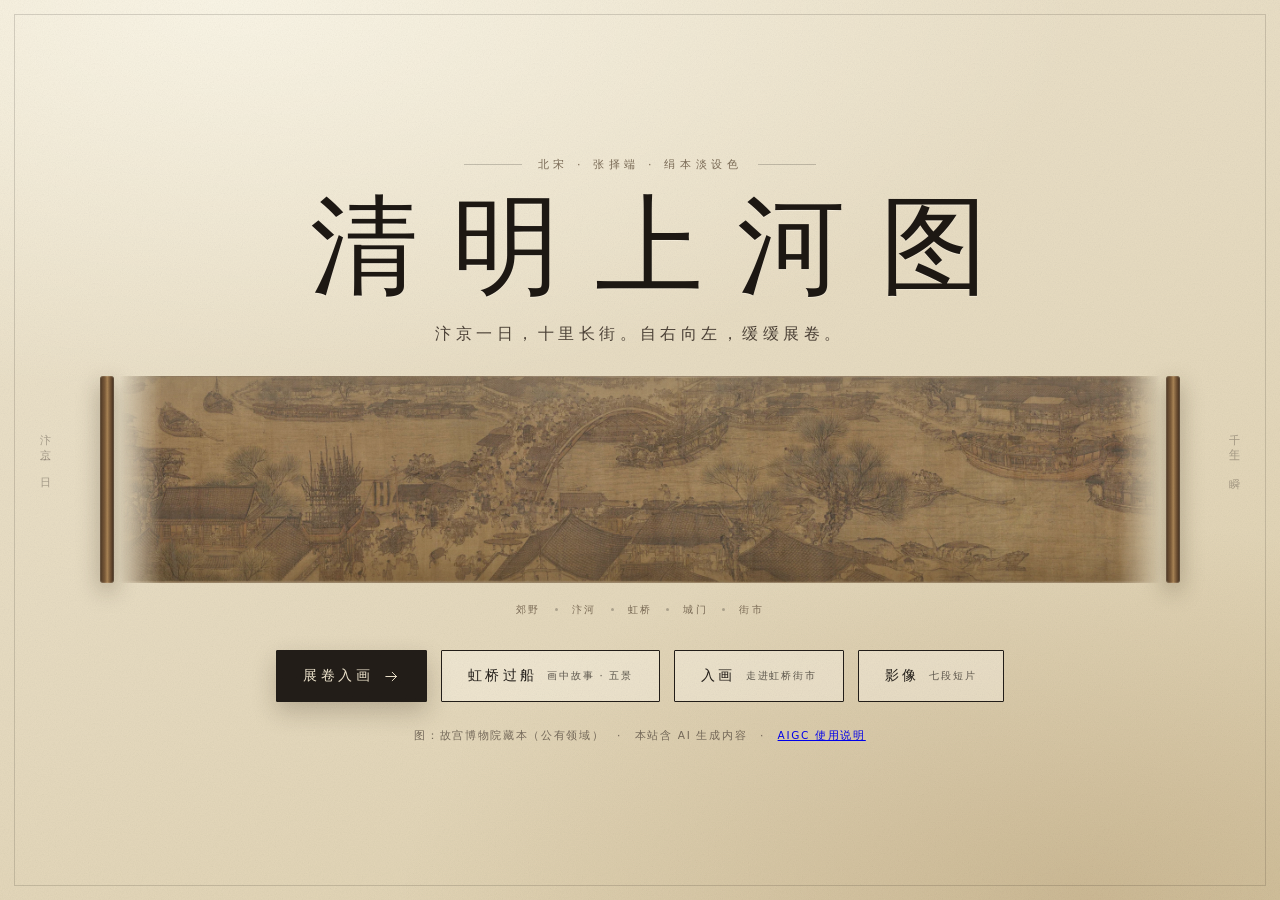
==== commit fc105137: "update index.html" ====
--- a/index.html
+++ b/index.html
@@ -6,6 +6,7 @@
 <meta name="theme-color" content="#e7dcc4">
 <title>清明上河图 · 长卷入画</title>
 <meta name="description" content="北宋张择端《清明上河图》交互长卷：自右向左缓缓展卷，拖动观画，点景读题，另有「虹桥过船」故事分镜与夜景。">
+<meta name="aigc-disclosure" content="partial">
 <link rel="icon" href="data:image/svg+xml,%3Csvg xmlns='http://www.w3.org/2000/svg' viewBox='0 0 64 64'%3E%3Crect width='64' height='64' rx='6' fill='%23a13124'/%3E%3Cpath d='M14 22h36v6H14zm0 14h36v6H14z' fill='%23f3e9d2'/%3E%3C/svg%3E">
 <link rel="preload" href="assets/scroll/t05.webp" as="image">
 <link rel="stylesheet" href="src/style.css">
@@ -54,7 +55,7 @@
       </button>
     </div>
 
-    <p class="foot">图：故宫博物院藏本（公有领域）　·　拖动、滚轮、方向键皆可展卷</p>
+    <p class="foot">图：故宫博物院藏本（公有领域）　·　本站含 AI 生成内容　·　<a href="aigc.html">AIGC 使用说明</a></p>
   </div>
 </section>
 
@@ -126,6 +127,7 @@
     <div id="track" class="track">
       <div id="tiles" class="tiles"></div>
       <div id="hotspots" class="hotspots"></div>
+      <div id="filmDots" class="film-dots" aria-label="画中影像"></div>
       <div id="lights" class="lights"></div>
       <div id="storyRing" class="story-ring" hidden></div>
     </div>
@@ -216,7 +218,7 @@
       <svg viewBox="0 0 24 24" aria-hidden="true"><path d="m14 6-6 6 6 6"/></svg>
       <span>退出</span>
     </button>
-    <div class="walk-place"><b>虹桥街市</b><span id="walkWhere">桥头</span></div>
+    <div class="walk-place"><b>虹桥街市</b><span id="walkWhere">桥头</span><em class="walk-ai">AI 生成场景</em></div>
     <div class="walk-hint"><kbd>←</kbd><kbd>→</kbd> 行走</div>
   </header>
 
@@ -245,7 +247,7 @@
       <span>返回</span>
     </button>
     <div class="film-head"><b>影像</b><span>清明上河 · 七段</span></div>
-    <span class="film-hint">点开即可播放</span>
+    <span class="film-hint">AI 生成短片 · 点开即可播放</span>
   </header>
   <div id="filmGrid" class="film-grid"></div>
   <div id="filmStage" class="film-stage" hidden>
--- a/src/style.css
+++ b/src/style.css
@@ -745,6 +745,110 @@
   .walk-prompt{bottom:26%}
   .walk-cap{bottom:24%}
 }
+
+/* =========================================================
+   影像 · 七段
+   ========================================================= */
+.film{
+  position:fixed;inset:0;z-index:80;background:#141110;overflow:auto;
+  color:var(--light);opacity:0;transition:opacity .5s var(--ease);
+}
+.film.on{opacity:1}
+.film-bar{
+  position:sticky;top:0;z-index:3;
+  display:flex;align-items:center;justify-content:space-between;gap:16px;
+  padding:max(16px,env(safe-area-inset-top)) clamp(16px,3vw,32px) 16px;
+  background:linear-gradient(180deg,rgba(20,17,16,.97),rgba(20,17,16,.55) 70%,transparent);
+}
+.film-head{display:flex;flex-direction:column;align-items:center;gap:3px}
+.film-head b{font-weight:500;font-size:15px;letter-spacing:.42em}
+.film-head span{font-family:var(--sans);font-size:10.5px;letter-spacing:.2em;color:rgba(239,229,205,.6)}
+.film-hint{font-family:var(--sans);font-size:10.5px;letter-spacing:.16em;color:rgba(239,229,205,.5)}
+.film-grid{
+  display:grid;grid-template-columns:repeat(auto-fill,minmax(320px,1fr));gap:18px;
+  padding:6px clamp(16px,3vw,32px) 64px;max-width:1520px;margin:0 auto;
+}
+.film-card{
+  position:relative;display:block;padding:0;border:1px solid rgba(239,229,205,.16);
+  background:#000;overflow:hidden;cursor:pointer;aspect-ratio:16/9;
+  transition:border-color .35s var(--ease),transform .35s var(--ease);
+  text-align:left;
+}
+.film-card img{display:block;width:100%;height:100%;object-fit:cover;opacity:.9;transition:transform .7s var(--ease),opacity .5s}
+.film-card:hover{border-color:rgba(239,229,205,.55);transform:translateY(-2px)}
+.film-card:hover img{transform:scale(1.045);opacity:1}
+.film-meta{
+  position:absolute;left:0;right:0;bottom:0;display:flex;align-items:baseline;justify-content:space-between;
+  gap:10px;padding:16px 16px 13px;
+  background:linear-gradient(0deg,rgba(10,8,6,.88),rgba(10,8,6,.35) 60%,transparent);
+}
+.film-meta b{font-weight:500;font-size:14.5px;letter-spacing:.18em;color:#f4ead2}
+.film-meta span{font-family:var(--sans);font-size:10px;letter-spacing:.1em;color:rgba(239,229,205,.6);white-space:nowrap}
+.film-play{position:absolute;inset:0;display:grid;place-items:center;opacity:0;transition:opacity .3s}
+.film-card:hover .film-play,.film-card:focus-visible .film-play{opacity:1}
+.film-play i{
+  width:56px;height:56px;border-radius:50%;display:grid;place-items:center;
+  border:1px solid rgba(255,255,255,.72);background:rgba(0,0,0,.3);
+  -webkit-backdrop-filter:blur(3px);backdrop-filter:blur(3px);
+}
+.film-play i::after{
+  content:"";margin-left:4px;
+  border-left:14px solid #fff;border-top:9px solid transparent;border-bottom:9px solid transparent;
+}
+.film-stage{
+  position:fixed;inset:0;z-index:85;display:grid;place-items:center;
+  background:rgba(8,6,5,.95);animation:fadeIn .3s var(--ease);
+}
+.film-stage video{
+  width:min(1180px,92vw);max-height:80vh;background:#000;
+  border:1px solid rgba(239,229,205,.22);box-shadow:0 40px 90px rgba(0,0,0,.7);
+}
+.film-close{
+  position:absolute;top:max(16px,env(safe-area-inset-top));right:26px;
+  font-size:34px;line-height:1;color:rgba(239,229,205,.82);padding:6px 10px;
+}
+.film-close:hover{color:#fff}
+.film-cap{
+  position:absolute;left:0;right:0;bottom:max(20px,env(safe-area-inset-bottom));
+  text-align:center;font-size:13px;letter-spacing:.22em;color:rgba(239,229,205,.72);
+}
+
+@media (max-width:720px){
+  .film-grid{grid-template-columns:1fr;gap:12px;padding-bottom:40px}
+  .film-hint{display:none}
+  .film-head b{font-size:13px;letter-spacing:.3em}
+}
+
+/* 画中影像点 */
+.film-dots{position:absolute;inset:0;pointer-events:none}
+.film-hot{
+  position:absolute;width:46px;height:46px;padding:0;border:0;background:none;
+  transform:translate(-50%,-50%) scale(var(--inv,1));transform-origin:50% 50%;
+  pointer-events:auto;z-index:3;cursor:pointer;
+}
+.film-hot i{
+  position:absolute;left:50%;top:50%;width:26px;height:26px;margin:-13px 0 0 -13px;
+  border-radius:50%;display:grid;place-items:center;
+  background:rgba(24,18,12,.72);border:1px solid rgba(239,229,205,.55);
+  box-shadow:0 4px 14px rgba(0,0,0,.45);
+  transition:transform .3s var(--ease),background .3s,border-color .3s;
+}
+.film-hot i::after{
+  content:"";margin-left:2px;
+  border-left:8px solid rgba(246,234,206,.92);
+  border-top:5px solid transparent;border-bottom:5px solid transparent;
+}
+.film-hot:hover i,.film-hot:focus-visible i{
+  transform:scale(1.18);background:var(--cin);border-color:#e8c8a8;
+}
+.film-hot span{
+  position:absolute;left:50%;top:50%;transform:translate(-50%,-50%) translateY(-26px);
+  white-space:nowrap;padding:3px 8px;border-radius:2px;
+  font-family:var(--sans);font-size:10.5px;letter-spacing:.14em;
+  color:#f3e7cb;background:rgba(20,14,10,.82);border:1px solid rgba(239,229,205,.24);
+  opacity:0;transition:opacity .25s;pointer-events:none;
+}
+.film-hot:hover span,.film-hot:focus-visible span{opacity:1}
 
 /* =========================================================
    响应式
